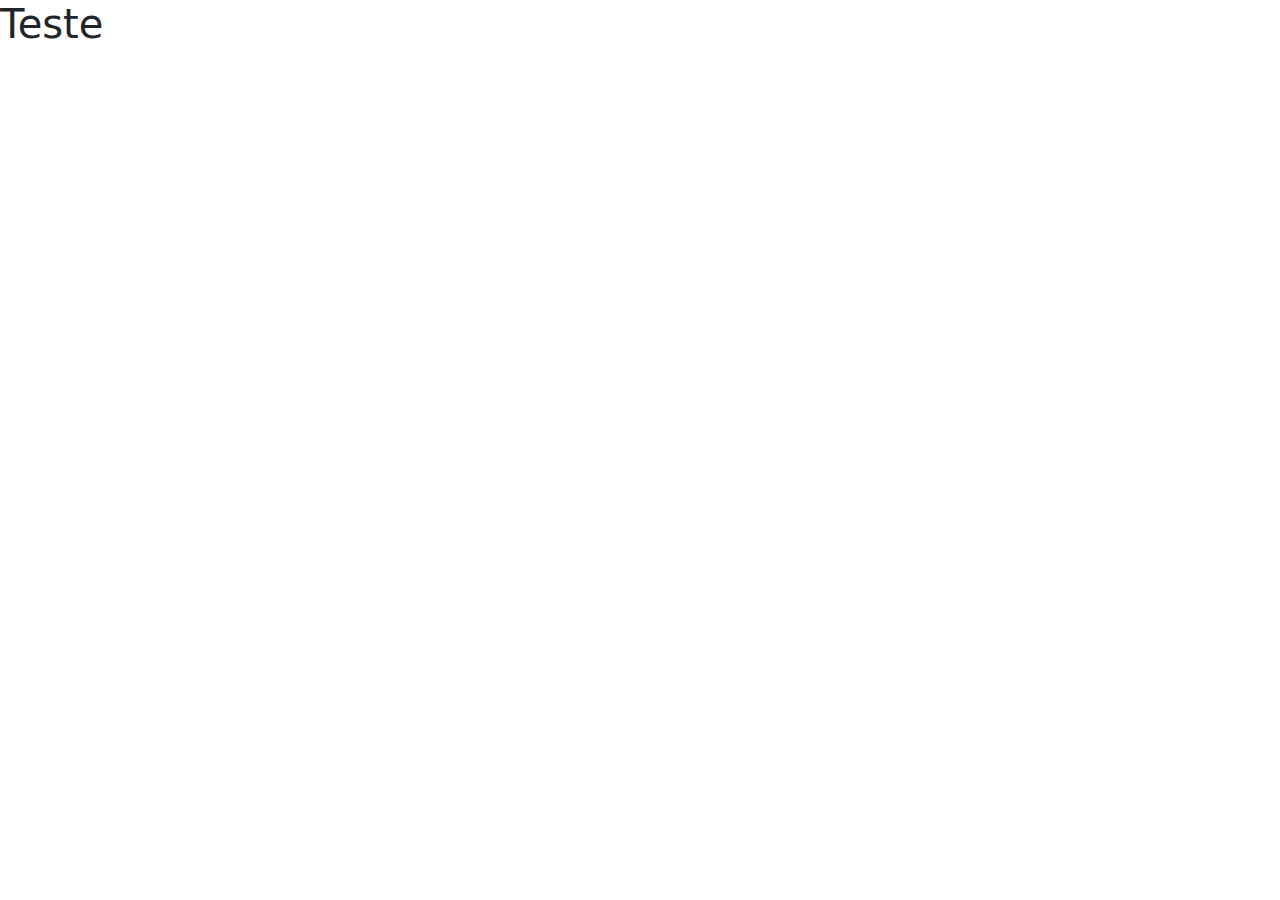
==== index.html @ b28ce9db "Init" ====
<!DOCTYPE html>
<html lang="pt-br">
    <head>
        <meta charset="UTF-8" />
        <meta http-equiv="X-UA-Compatible" content="IE=edge" />
        <meta name="viewport" content="width=device-width, initial-scale=1.0" />
        <title>Shop Lite</title>

        <link
            href="./assets/css/bootstrap.min.css"
            rel="stylesheet"
            integrity="sha384-GLhlTQ8iRABdZLl6O3oVMWSktQOp6b7In1Zl3/Jr59b6EGGoI1aFkw7cmDA6j6gD"
            crossorigin="anonymous"
        />
    </head>
    <body>
        <h1>Teste</h1>
        <script
            src="./assets/js/popper.min.js"
            integrity="sha384-oBqDVmMz9ATKxIep9tiCxS/Z9fNfEXiDAYTujMAeBAsjFuCZSmKbSSUnQlmh/jp3"
            crossorigin="anonymous"
        ></script>
        <script
            src="./assets/js/bootstrap.min.js"
            integrity="sha384-mQ93GR66B00ZXjt0YO5KlohRA5SY2XofN4zfuZxLkoj1gXtW8ANNCe9d5Y3eG5eD"
            crossorigin="anonymous"
        ></script>
    </body>
</html>
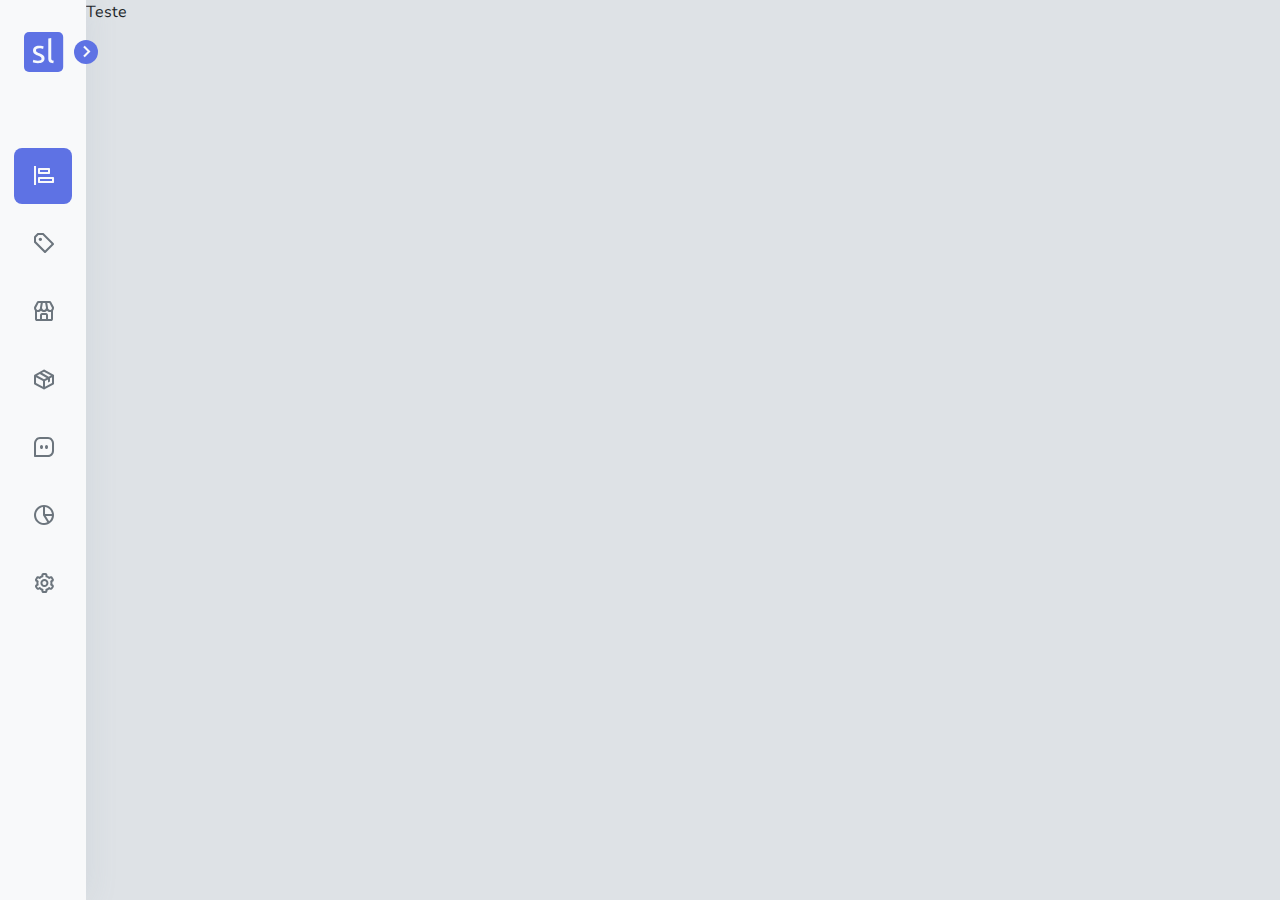
==== commit 14c5c315: "Add Sidenav" ====
--- a/index.html
+++ b/index.html
@@ -1,29 +1,126 @@
 <!DOCTYPE html>
 <html lang="pt-br">
     <head>
+        <!-- Meta -->
         <meta charset="UTF-8" />
         <meta http-equiv="X-UA-Compatible" content="IE=edge" />
         <meta name="viewport" content="width=device-width, initial-scale=1.0" />
+
+        <!-- Title -->
         <title>Shop Lite</title>
 
+        <!-- Fonts -->
+        <link rel="preconnect" href="https://fonts.googleapis.com" />
+        <link rel="preconnect" href="https://fonts.gstatic.com" crossorigin />
         <link
-            href="./assets/css/bootstrap.min.css"
             rel="stylesheet"
-            integrity="sha384-GLhlTQ8iRABdZLl6O3oVMWSktQOp6b7In1Zl3/Jr59b6EGGoI1aFkw7cmDA6j6gD"
-            crossorigin="anonymous"
+            href="https://fonts.googleapis.com/css2?family=Nunito:wght@300;400;500;600;700&family=Ubuntu:wght@300;400;500;700&display=swap"
         />
+
+        <!-- Icon -->
+        <link
+            href="https://unpkg.com/boxicons@2.1.4/css/boxicons.min.css"
+            rel="stylesheet"
+        />
+
+        <!-- Favicon -->
+        <link
+            rel="icon"
+            type="image/svg+xml"
+            href="./assets/img/shoplite/favicon.svg"
+        />
+
+        <!-- CSS -->
+        <link rel="stylesheet" href="./assets/css/bootstrap.min.css" />
+        <link rel="stylesheet" href="./assets/css/style.css" />
+        <link rel="stylesheet" href="./assets/css/sidenav.css" />
     </head>
     <body>
-        <h1>Teste</h1>
-        <script
-            src="./assets/js/popper.min.js"
-            integrity="sha384-oBqDVmMz9ATKxIep9tiCxS/Z9fNfEXiDAYTujMAeBAsjFuCZSmKbSSUnQlmh/jp3"
-            crossorigin="anonymous"
-        ></script>
-        <script
-            src="./assets/js/bootstrap.min.js"
-            integrity="sha384-mQ93GR66B00ZXjt0YO5KlohRA5SY2XofN4zfuZxLkoj1gXtW8ANNCe9d5Y3eG5eD"
-            crossorigin="anonymous"
-        ></script>
+        <!-- sidenav -->
+        <aside class="sidenav sidenav-close">
+            <header class="sidenav-header">
+                <div class="sidenav-header-container">
+                    <div class="sidenav-header-icon">
+                        <img
+                            src="./assets/img/shoplite/logo-icon.svg"
+                            alt="Shop Lite"
+                        />
+                    </div>
+                    <div class="sidenav-header-image">
+                        <img
+                            src="./assets/img/shoplite/logo.svg"
+                            alt="Shop Lite"
+                        />
+                    </div>
+                </div>
+                <div class="sidenav-toggle">
+                    <i class="bx bx-chevron-right"></i>
+                </div>
+            </header>
+
+            <nav class="sidenav-nav">
+                <ul class="sidenav-nav-list">
+                    <li class="sidenav-nav-item">
+                        <a
+                            class="sidenav-nav-link sidenav-nav-link-active"
+                            href=""
+                        >
+                            <i
+                                class="sidenav-nav-icon bx bx-objects-horizontal-left"
+                            ></i>
+                            <span class="sidenav-nav-text">Dashboard</span>
+                        </a>
+                    </li>
+                    <li class="sidenav-nav-item">
+                        <a class="sidenav-nav-link" href="">
+                            <i
+                                class="sidenav-nav-icon bx bx-purchase-tag-alt"
+                            ></i>
+                            <span class="sidenav-nav-text">Anúncios</span>
+                        </a>
+                    </li>
+                    <li class="sidenav-nav-item">
+                        <a class="sidenav-nav-link" href="">
+                            <i class="sidenav-nav-icon bx bx-store"></i>
+                            <span class="sidenav-nav-text">Pedidos</span>
+                        </a>
+                    </li>
+                    <li class="sidenav-nav-item">
+                        <a class="sidenav-nav-link" href="">
+                            <i class="sidenav-nav-icon bx bx-package"></i>
+                            <span class="sidenav-nav-text">Produtos</span>
+                        </a>
+                    </li>
+                    <li class="sidenav-nav-item">
+                        <a class="sidenav-nav-link" href="">
+                            <i
+                                class="sidenav-nav-icon bx bx-message-square-dots"
+                            ></i>
+                            <span class="sidenav-nav-text">Perguntas</span>
+                        </a>
+                    </li>
+                    <li class="sidenav-nav-item">
+                        <a class="sidenav-nav-link" href="">
+                            <i
+                                class="sidenav-nav-icon bx bx-pie-chart-alt-2"
+                            ></i>
+                            <span class="sidenav-nav-text">Relatórios</span>
+                        </a>
+                    </li>
+                    <li class="sidenav-nav-item">
+                        <a class="sidenav-nav-link" href="">
+                            <i class="sidenav-nav-icon bx bx-cog"></i>
+                            <span class="sidenav-nav-text">Configurações</span>
+                        </a>
+                    </li>
+                </ul>
+            </nav>
+        </aside>
+
+        <main>Teste</main>
+        <!-- Script -->
+        <script src="./assets/js/popper.min.js"></script>
+        <script src="./assets/js/bootstrap.min.js"></script>
+        <script src="./assets/js/sidenav.js"></script>
     </body>
 </html>
--- a/assets/css/style.css
+++ b/assets/css/style.css
@@ -0,0 +1,48 @@
+:root {
+    --color-default: #172b4d;
+    --color-primary: #5e72e4;
+    --color-secondary: #8392ab;
+    --color-info: #11cdef;
+    --color-success: #2dce89;
+    --color-danger: #f5365c;
+    --color-warning: #fb6340;
+    --color-blue: #63b3ed;
+    --color-indigo: #596cff;
+    --color-purple: #6f42c1;
+    --color-pink: #d63384;
+    --color-red: #f56565;
+    --color-orange: #fd7e14;
+    --color-yellow: #fbd38d;
+    --color-green: #81e6d9;
+    --color-teal: #20c997;
+    --color-cyan: #0dcaf0;
+    --color-gray: #6c757d;
+    --color-gray-dark: #343a40;
+    --color-light: #e9ecef;
+    --color-dark: #344767;
+    --color-gray-100: #f8f9fa;
+    --color-gray-200: #e9ecef;
+    --color-gray-300: #dee2e6;
+    --color-gray-400: #ced4da;
+    --color-gray-500: #adb5bd;
+    --color-gray-600: #6c757d;
+    --color-gray-700: #495057;
+    --color-gray-800: #343a40;
+    --color-gray-900: #212529;
+    --transition: all 0.25s ease-in-out;
+    --shadow: 0 0 2rem 0 rgb(136 152 170 / 15%);
+}
+
+@import url('https://fonts.googleapis.com/css2?family=Nunito:wght@300;400;500;600;700&family=Ubuntu:wght@300;400;500;700&display=swap');
+
+* {
+    font-family: 'Nunito', sans-serif;
+}
+
+body {
+    background-color: var(--color-gray-300);
+}
+
+ul {
+    padding-left: 0;
+}
--- a/assets/css/sidenav.css
+++ b/assets/css/sidenav.css
@@ -0,0 +1,132 @@
+.sidenav {
+    position: fixed;
+    top: 0;
+    left: 0;
+    width: 16rem;
+    height: 100%;
+    padding: 2rem 0.875rem;
+    background-color: var(--color-gray-100);
+    z-index: 1;
+    transition: var(--transition);
+    box-shadow: var(--shadow);
+}
+
+.sidenav-header {
+    position: relative;
+}
+
+.sidenav-header-container {
+    display: flex;
+    align-items: center;
+}
+
+.sidenav-header-icon {
+    display: flex;
+    align-items: center;
+    justify-content: center;
+    min-width: 3.75rem;
+}
+
+.sidenav-header-image {
+    opacity: 1;
+    transition: var(--transition);
+}
+
+.sidenav-toggle {
+    position: absolute;
+    right: -1.6rem;
+    top: 50%;
+    transform: translateY(-50%) rotate(180deg);
+    width: 1.5rem;
+    height: 1.5rem;
+    background-color: var(--color-primary);
+    border-radius: 50%;
+    display: flex;
+    align-items: center;
+    justify-content: center;
+    color: var(--color-gray-100);
+    font-size: 1.5rem;
+    cursor: pointer;
+    transition: var(--transition);
+}
+
+.sidenav-nav {
+    margin: 4rem 0;
+    overflow-y: scroll;
+    overflow-x: hidden;
+    height: calc(100% - 8rem);
+}
+
+.sidenav-nav::-webkit-scrollbar {
+    display: none;
+}
+
+.sidenav-nav-item {
+    height: 3.5rem;
+    margin-top: 0.75rem;
+    list-style: none;
+}
+
+.sidenav-nav-link {
+    display: flex;
+    align-items: center;
+    height: 100%;
+    width: 100%;
+    text-decoration: none;
+    border-radius: 0.5rem;
+    transition: var(--transition);
+}
+
+.sidenav-nav-link:is(:hover, .sidenav-nav-link-active) {
+    background-color: var(--color-primary);
+}
+
+.sidenav-nav-icon {
+    display: flex;
+    justify-content: center;
+    min-width: 3.75rem;
+    font-size: 1.5rem;
+}
+
+.sidenav-nav-text {
+    font-size: 1rem;
+    font-weight: 600;
+    transition: var(--transition);
+    white-space: nowrap;
+}
+
+:is(.sidenav-nav-icon, .sidenav-nav-text) {
+    color: var(--color-gray-600);
+    transition: var(--transition);
+}
+
+.sidenav-nav-link:is(:hover, .sidenav-nav-link-active)
+    :is(.sidenav-nav-icon, .sidenav-nav-text) {
+    color: var(--color-gray-100);
+}
+
+.sidenav-close {
+    width: 5.4rem;
+}
+
+.sidenav-close .sidenav-toggle {
+    transform: translateY(-50%);
+}
+
+.sidenav-close :is(.sidenav-header-image, .sidenav-nav-text) {
+    opacity: 0;
+}
+
+.sidenav-close ~ main {
+    left: 5.4rem;
+    width: calc(100% - 5.4rem);
+}
+
+main {
+    position: absolute;
+    top: 0;
+    left: 16rem;
+    height: 100vh;
+    width: calc(100% - 16rem);
+    transition: var(--transition);
+}
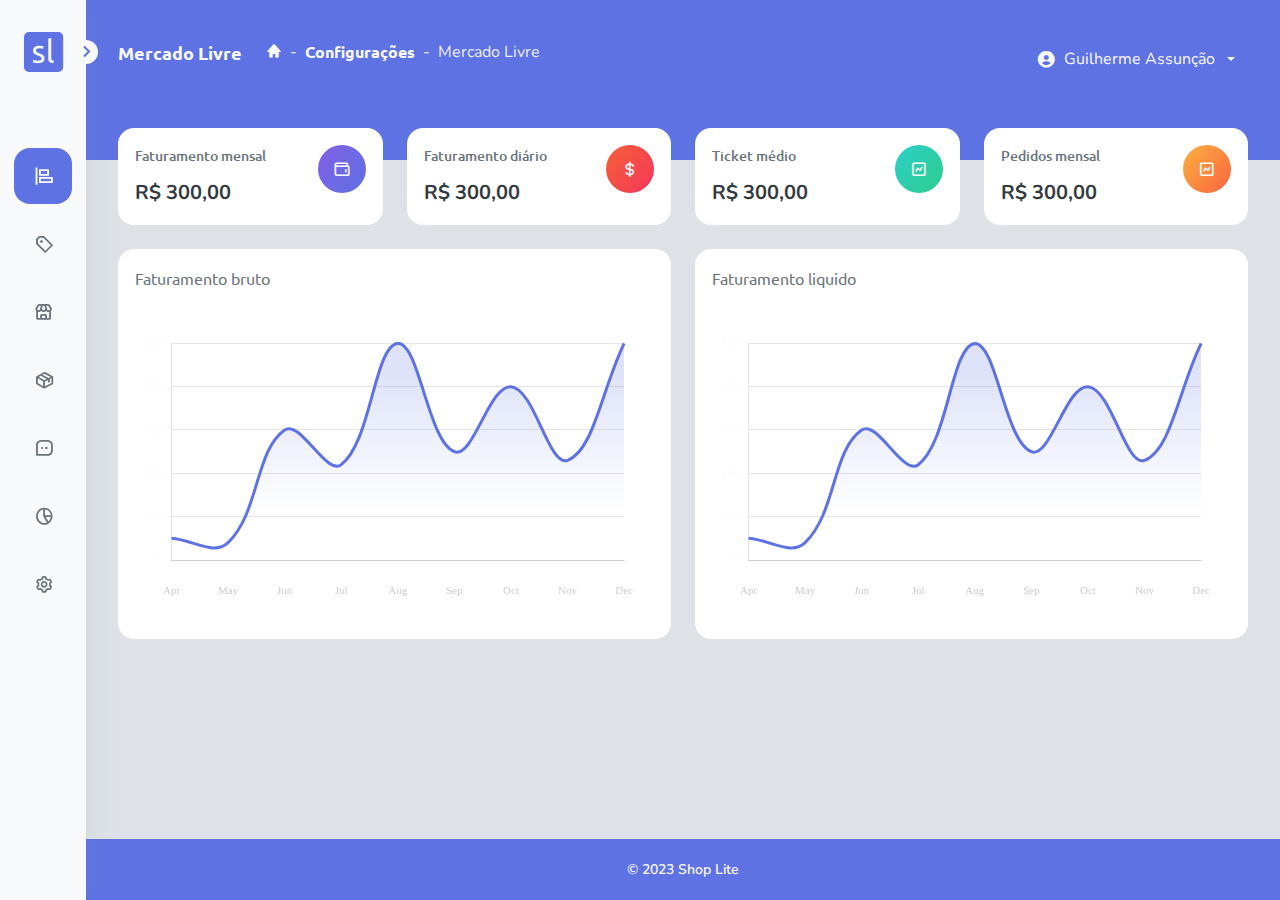
==== commit 3866009c: "Header" ====
--- a/index.html
+++ b/index.html
@@ -33,10 +33,9 @@
         <!-- CSS -->
         <link rel="stylesheet" href="./assets/css/bootstrap.min.css" />
         <link rel="stylesheet" href="./assets/css/style.css" />
-        <link rel="stylesheet" href="./assets/css/sidenav.css" />
     </head>
     <body>
-        <!-- sidenav -->
+        <!-- Sidenav -->
         <aside class="sidenav sidenav-close">
             <header class="sidenav-header">
                 <div class="sidenav-header-container">
@@ -117,10 +116,386 @@
             </nav>
         </aside>
 
-        <main>Teste</main>
+        <!-- Main -->
+        <main class="main">
+            <!-- Header -->
+            <header class="header">
+                <div class="header-info">
+                    <!-- Title -->
+                    <h1 class="header-title">Mercado Livre</h1>
+
+                    <!-- Breadcrumb -->
+                    <nav aria-label="breadcrumb">
+                        <ol class="breadcrumb">
+                            <li class="breadcrumb-item">
+                                <a class="breadcrumb-item" href="#"
+                                    ><i class="bx bxs-home"></i
+                                ></a>
+                            </li>
+                            <li class="breadcrumb-item">
+                                <a href="#">Configurações</a>
+                            </li>
+                            <li
+                                class="breadcrumb-item active"
+                                aria-current="page"
+                            >
+                                Mercado Livre
+                            </li>
+                        </ol>
+                    </nav>
+                </div>
+
+                <div class="dropdown">
+                    <button
+                        class="btn btn-link dropdown-toggle dropdown-button"
+                        type="button"
+                        data-bs-toggle="dropdown"
+                        aria-expanded="false"
+                    >
+                        <i class="dropdown-button-icon bx bxs-user-circle"></i>
+                        Guilherme Assunção
+                    </button>
+                    <ul class="dropdown-menu">
+                        <li>
+                            <a class="dropdown-item" href="#"
+                                ><i class="dropdown-icon bx bx-user"></i>Meus
+                                dados</a
+                            >
+                        </li>
+                        <li>
+                            <a class="dropdown-item" href="#"
+                                ><i class="dropdown-icon bx bx-cog"></i
+                                >Configurações</a
+                            >
+                        </li>
+                        <li>
+                            <a class="dropdown-item" href="#"
+                                ><i
+                                    class="dropdown-icon bx bx-log-out-circle"
+                                ></i
+                                >Sair</a
+                            >
+                        </li>
+                    </ul>
+                </div>
+            </header>
+
+            <!-- Content -->
+            <section class="content">
+                <div class="container-fluid">
+                    <div class="row">
+                        <div class="col-3">
+                            <div class="card">
+                                <div class="card-body">
+                                    <div class="card-dashboard">
+                                        <div class="card-dashboard-detail">
+                                            <div class="card-dashboard-title">
+                                                Faturamento mensal
+                                            </div>
+                                            <div class="card-dashboard-value">
+                                                R$ 300,00
+                                            </div>
+                                        </div>
+                                        <div
+                                            class="card-dashboard-icon card-dashboard-icon-primary"
+                                        >
+                                            <i class="bx bx-wallet"></i>
+                                        </div>
+                                    </div>
+                                </div>
+                            </div>
+                        </div>
+                        <div class="col-3">
+                            <div class="card">
+                                <div class="card-body">
+                                    <div class="card-dashboard">
+                                        <div class="card-dashboard-detail">
+                                            <div class="card-dashboard-title">
+                                                Faturamento diário
+                                            </div>
+                                            <div class="card-dashboard-value">
+                                                R$ 300,00
+                                            </div>
+                                        </div>
+                                        <div
+                                            class="card-dashboard-icon card-dashboard-icon-danger"
+                                        >
+                                            <i class="bx bx-dollar"></i>
+                                        </div>
+                                    </div>
+                                </div>
+                            </div>
+                        </div>
+                        <div class="col-3">
+                            <div class="card">
+                                <div class="card-body">
+                                    <div class="card-dashboard">
+                                        <div class="card-dashboard-detail">
+                                            <div class="card-dashboard-title">
+                                                Ticket médio
+                                            </div>
+                                            <div class="card-dashboard-value">
+                                                R$ 300,00
+                                            </div>
+                                        </div>
+                                        <div
+                                            class="card-dashboard-icon card-dashboard-icon-success"
+                                        >
+                                            <i class="bx bx-chart"></i>
+                                        </div>
+                                    </div>
+                                </div>
+                            </div>
+                        </div>
+                        <div class="col-3">
+                            <div class="card">
+                                <div class="card-body">
+                                    <div class="card-dashboard">
+                                        <div class="card-dashboard-detail">
+                                            <div class="card-dashboard-title">
+                                                Pedidos mensal
+                                            </div>
+                                            <div class="card-dashboard-value">
+                                                R$ 300,00
+                                            </div>
+                                        </div>
+                                        <div
+                                            class="card-dashboard-icon card-dashboard-icon-warning"
+                                        >
+                                            <i class="bx bx-chart"></i>
+                                        </div>
+                                    </div>
+                                </div>
+                            </div>
+                        </div>
+                    </div>
+                    <div class="my-4"></div>
+                    <div class="row">
+                        <div class="col-6">
+                            <div class="card">
+                                <div
+                                    class="card-dashboard-header"
+                                >
+                                    Faturamento bruto
+                                </div>
+                                <div class="card-body">
+                                    <canvas
+                                        id="chart-line"
+                                        class="chart-canvas"
+                                        height="300"
+                                    ></canvas>
+                                </div>
+                            </div>
+                        </div>
+                        <div class="col-6">
+                            <div class="card">
+                                <div
+                                    class="card-dashboard-header"
+                                >
+                                    Faturamento liquido
+                                </div>
+                                <div class="card-body">
+                                    <canvas
+                                        id="chart-line2"
+                                        class="chart-canvas"
+                                        height="300"
+                                    ></canvas>
+                                </div>
+                            </div>
+                        </div>
+                    </div>
+                </div>
+            </section>
+
+            <!-- Footer -->
+            <footer class="footer">© 2023 Shop Lite</footer>
+        </main>
         <!-- Script -->
         <script src="./assets/js/popper.min.js"></script>
         <script src="./assets/js/bootstrap.min.js"></script>
         <script src="./assets/js/sidenav.js"></script>
+        <script src="./assets/js/chart.umd.js"></script>
+        <script>
+            var ctx1 = document.getElementById('chart-line').getContext('2d');
+            var ctx2 = document.getElementById('chart-line2').getContext('2d');
+
+            var gradientStroke1 = ctx1.createLinearGradient(0, 230, 0, 50);
+
+            gradientStroke1.addColorStop(1, 'rgba(94, 114, 228, 0.2)');
+            gradientStroke1.addColorStop(0.2, 'rgba(94, 114, 228, 0.0)');
+            gradientStroke1.addColorStop(0, 'rgba(94, 114, 228, 0)');
+
+            new Chart(ctx1, {
+                type: 'line',
+                data: {
+                    labels: [
+                        'Apr',
+                        'May',
+                        'Jun',
+                        'Jul',
+                        'Aug',
+                        'Sep',
+                        'Oct',
+                        'Nov',
+                        'Dec',
+                    ],
+                    datasets: [
+                        {
+                            label: 'Mobile apps',
+                            tension: 0.4,
+                            borderWidth: 0,
+                            pointRadius: 0,
+                            borderColor: '#5e72e4',
+                            backgroundColor: gradientStroke1,
+                            borderWidth: 3,
+                            fill: true,
+                            data: [50, 40, 300, 220, 500, 250, 400, 230, 500],
+                            maxBarThickness: 6,
+                        },
+                    ],
+                },
+                options: {
+                    responsive: true,
+                    maintainAspectRatio: false,
+                    plugins: {
+                        legend: {
+                            display: false,
+                        },
+                    },
+                    interaction: {
+                        intersect: false,
+                        mode: 'index',
+                    },
+                    scales: {
+                        y: {
+                            grid: {
+                                drawBorder: false,
+                                display: true,
+                                drawOnChartArea: true,
+                                drawTicks: false,
+                                borderDash: [5, 5],
+                            },
+                            ticks: {
+                                display: true,
+                                padding: 10,
+                                color: '#fbfbfb',
+                                font: {
+                                    size: 11,
+                                    family: 'Open Sans',
+                                    style: 'normal',
+                                    lineHeight: 2,
+                                },
+                            },
+                        },
+                        x: {
+                            grid: {
+                                drawBorder: false,
+                                display: false,
+                                drawOnChartArea: false,
+                                drawTicks: false,
+                                borderDash: [5, 5],
+                            },
+                            ticks: {
+                                display: true,
+                                color: '#ccc',
+                                padding: 20,
+                                font: {
+                                    size: 11,
+                                    family: 'Open Sans',
+                                    style: 'normal',
+                                    lineHeight: 2,
+                                },
+                            },
+                        },
+                    },
+                },
+            });
+
+            new Chart(ctx2, {
+                type: 'line',
+                data: {
+                    labels: [
+                        'Apr',
+                        'May',
+                        'Jun',
+                        'Jul',
+                        'Aug',
+                        'Sep',
+                        'Oct',
+                        'Nov',
+                        'Dec',
+                    ],
+                    datasets: [
+                        {
+                            label: 'Mobile apps',
+                            tension: 0.4,
+                            borderWidth: 0,
+                            pointRadius: 0,
+                            borderColor: '#5e72e4',
+                            backgroundColor: gradientStroke1,
+                            borderWidth: 3,
+                            fill: true,
+                            data: [50, 40, 300, 220, 500, 250, 400, 230, 500],
+                            maxBarThickness: 6,
+                        },
+                    ],
+                },
+                options: {
+                    responsive: true,
+                    maintainAspectRatio: false,
+                    plugins: {
+                        legend: {
+                            display: false,
+                        },
+                    },
+                    interaction: {
+                        intersect: false,
+                        mode: 'index',
+                    },
+                    scales: {
+                        y: {
+                            grid: {
+                                drawBorder: false,
+                                display: true,
+                                drawOnChartArea: true,
+                                drawTicks: false,
+                                borderDash: [5, 5],
+                            },
+                            ticks: {
+                                display: true,
+                                padding: 10,
+                                color: '#fbfbfb',
+                                font: {
+                                    size: 11,
+                                    family: 'Open Sans',
+                                    style: 'normal',
+                                    lineHeight: 2,
+                                },
+                            },
+                        },
+                        x: {
+                            grid: {
+                                drawBorder: false,
+                                display: false,
+                                drawOnChartArea: false,
+                                drawTicks: false,
+                                borderDash: [5, 5],
+                            },
+                            ticks: {
+                                display: true,
+                                color: '#ccc',
+                                padding: 20,
+                                font: {
+                                    size: 11,
+                                    family: 'Open Sans',
+                                    style: 'normal',
+                                    lineHeight: 2,
+                                },
+                            },
+                        },
+                    },
+                },
+            });
+        </script>
     </body>
 </html>
--- a/assets/css/style.css
+++ b/assets/css/style.css
@@ -1,3 +1,4 @@
+/* General */
 :root {
     --color-default: #172b4d;
     --color-primary: #5e72e4;
@@ -29,8 +30,24 @@
     --color-gray-700: #495057;
     --color-gray-800: #343a40;
     --color-gray-900: #212529;
+    --color-gradient-primary: linear-gradient(310deg, #5e72e4, #825ee4);
+    --color-gradient-secondary: linear-gradient(310deg, #627594, #a8b8d8);
+    --color-gradient-success: linear-gradient(310deg, #2dce89, #2dcecc);
+    --color-gradient-info: linear-gradient(310deg, #1171ef, #11cdef);
+    --color-gradient-warning: linear-gradient(310deg, #fb6340, #fbb140);
+    --color-gradient-danger: linear-gradient(310deg, #f5365c, #f56036);
+    --color-gradient-light: linear-gradient(310deg, #ced4da, #ebeff4);
+    --color-gradient-dark: linear-gradient(310deg, #212229, #212529);
     --transition: all 0.25s ease-in-out;
     --shadow: 0 0 2rem 0 rgb(136 152 170 / 15%);
+    --text-xs: 0.75rem;
+    --text-sm: 0.875rem;
+    --text-base: 1rem;
+    --text-lg: 1.125rem;
+    --text-xl: 1.25rem;
+    --text-2xl: 1.5rem;
+    --text-3xl: 1.875rem;
+    --text-4x: 2.25rem;
 }
 
 @import url('https://fonts.googleapis.com/css2?family=Nunito:wght@300;400;500;600;700&family=Ubuntu:wght@300;400;500;700&display=swap');
@@ -46,3 +63,309 @@
 ul {
     padding-left: 0;
 }
+
+/* Sidenav */
+.sidenav {
+    position: fixed;
+    top: 0;
+    left: 0;
+    width: 16rem;
+    height: 100%;
+    padding: 2rem 0.875rem;
+    background-color: var(--color-gray-100);
+    z-index: 1;
+    transition: var(--transition);
+    box-shadow: var(--shadow);
+}
+
+.sidenav-header {
+    position: relative;
+}
+
+.sidenav-header-container {
+    display: flex;
+    align-items: center;
+}
+
+.sidenav-header-icon {
+    display: flex;
+    align-items: center;
+    justify-content: center;
+    min-width: 3.75rem;
+}
+
+.sidenav-header-image {
+    opacity: 1;
+    transition: var(--transition);
+}
+
+.sidenav-toggle {
+    position: absolute;
+    right: -1.6rem;
+    top: 50%;
+    transform: translateY(-50%) rotate(180deg);
+    width: 1.5rem;
+    height: 1.5rem;
+    background-color: var(--color-gray-100);
+    border-radius: 50%;
+    display: flex;
+    align-items: center;
+    justify-content: center;
+    color: var(--color-primary);
+    font-size: var(--text-2xl);
+    cursor: pointer;
+    transition: var(--transition);
+}
+
+.sidenav-nav {
+    margin: 4rem 0;
+    overflow-y: scroll;
+    overflow-x: hidden;
+    height: calc(100% - 8rem);
+}
+
+.sidenav-nav::-webkit-scrollbar {
+    display: none;
+}
+
+.sidenav-nav-item {
+    height: 3.5rem;
+    margin-top: 0.75rem;
+    list-style: none;
+}
+
+.sidenav-nav-link {
+    display: flex;
+    align-items: center;
+    height: 100%;
+    width: 100%;
+    text-decoration: none;
+    border-radius: 1rem;
+    transition: var(--transition);
+}
+
+.sidenav-nav-link:is(:hover, .sidenav-nav-link-active) {
+    background-color: var(--color-primary);
+}
+
+.sidenav-nav-icon {
+    display: flex;
+    justify-content: center;
+    min-width: 3.75rem;
+    font-size: var(--text-xl);
+}
+
+.sidenav-nav-text {
+    font-size: var(--text-base);
+    font-weight: 600;
+    transition: var(--transition);
+    white-space: nowrap;
+}
+
+:is(.sidenav-nav-icon, .sidenav-nav-text) {
+    color: var(--color-gray-600);
+    transition: var(--transition);
+}
+
+.sidenav-nav-link:is(:hover, .sidenav-nav-link-active)
+    :is(.sidenav-nav-icon, .sidenav-nav-text) {
+    color: var(--color-gray-100);
+}
+
+.sidenav-close {
+    width: 5.4rem;
+}
+
+.sidenav-close .sidenav-toggle {
+    transform: translateY(-50%);
+}
+
+.sidenav-close :is(.sidenav-header-image, .sidenav-nav-text) {
+    opacity: 0;
+}
+
+.sidenav-close ~ .main {
+    left: 5.4rem;
+    width: calc(100% - 5.4rem);
+}
+
+/* Main */
+.main {
+    position: absolute;
+    top: 0;
+    left: 16rem;
+    width: calc(100% - 16rem);
+    height: 100vh;
+    display: flex;
+    flex-direction: column;
+    transition: var(--transition);
+}
+
+/* Header */
+.header {
+    min-height: 10rem;
+    padding: 2.5rem 2rem 1.75rem;
+    display: flex;
+    align-items: start;
+    justify-content: space-between;
+    background-color: var(--color-primary);
+}
+
+.header-info {
+    display: flex;
+    align-items: center;
+}
+
+.header-title {
+    font-size: var(--text-lg);
+    font-weight: 600;
+    font-family: 'Ubuntu', sans-serif;
+    color: var(--color-gray-100);
+    margin-right: 1.5rem;
+    margin-bottom: 0;
+}
+
+@media (max-width: 768px) {
+    .header {
+        align-items: flex-start;
+        flex-direction: column;
+    }
+}
+
+/* Content */
+.content {
+    flex: 1;
+    padding-left: 1.25rem;
+    padding-right: 1.25rem;
+    margin-top: -2rem;
+}
+
+/* Footer */
+.footer {
+    background-color: var(--color-primary);
+    color: var(--color-gray-100);
+    font-size: var(--text-sm);
+    font-weight: 600;
+    padding: 1.25rem 1.75rem;
+    display: grid;
+    place-items: center;
+    margin-top: auto;
+}
+
+/* Dashboard */
+.card-dashboard {
+    display: flex;
+    justify-content: space-between;
+    align-items: flex-start;
+}
+
+.card-dashboard-title {
+    color: var(--color-gray-600);
+    font-size: var(--text-sm);
+    font-family: 'Ubuntu', sans-serif;
+    font-weight: 500;
+}
+
+.card-dashboard-value {
+    font-size: var(--text-xl);
+    font-weight: 700;
+    color: var(--color-gray-800);
+    margin-top: 0.75rem;
+}
+
+.card-dashboard-icon {
+    width: 3rem;
+    height: 3rem;
+    border-radius: 50%;
+    color: var(--color-gray-100);
+    font-size: var(--text-lg);
+    display: grid;
+    place-items: center;
+}
+
+.card-dashboard-icon-primary {
+    background-image: var(--color-gradient-primary);
+}
+
+.card-dashboard-icon-danger {
+    background-image: var(--color-gradient-danger);
+}
+
+.card-dashboard-icon-success {
+    background-image: var(--color-gradient-success);
+}
+
+.card-dashboard-icon-warning {
+    background-image: var(--color-gradient-warning);
+}
+
+.card-dashboard-header {
+    color: var(--color-gray-600);
+    font-family: 'Ubuntu', sans-serif;
+    font-size: var(--text-base);
+    font-weight: 400;
+    padding: 1rem;
+}
+
+/* Breadcrumb */
+.breadcrumb {
+    margin: 0;
+}
+
+.breadcrumb-item + .breadcrumb-item::before {
+    content: '-';
+    color: var(--color-gray-100);
+}
+
+.breadcrumb-item a {
+    font-family: 'Ubuntu', sans-serif;
+    font-weight: 600;
+    font-size: var(--text-base);
+    color: var(--color-gray-100);
+    text-decoration: none;
+}
+
+.breadcrumb-item.active {
+    font-weight: 400;
+    color: var(--color-gray-200);
+}
+
+/* Dropdown */
+.dropdown-menu {
+    border-color: transparent;
+}
+
+.dropdown-button {
+    display: flex;
+    align-items: center;
+    gap: 0.5rem;
+    color: var(--color-gray-100);
+    text-decoration: none;
+}
+
+.dropdown-button:hover,
+.dropdown-button.show,
+.dropdown-button:first-child:active {
+    color: var(--color-gray-100);
+}
+
+.dropdown-button-icon {
+    font-size: var(--text-xl);
+}
+
+.dropdown-icon {
+    min-width: 1.5rem;
+}
+
+@media (max-width: 768px) {
+    .dropdown-button {
+        padding-left: 0;
+        margin-top: 1rem;
+    }
+}
+
+/* Card */
+.card {
+    border-color: transparent;
+    border-radius: 1rem;
+}
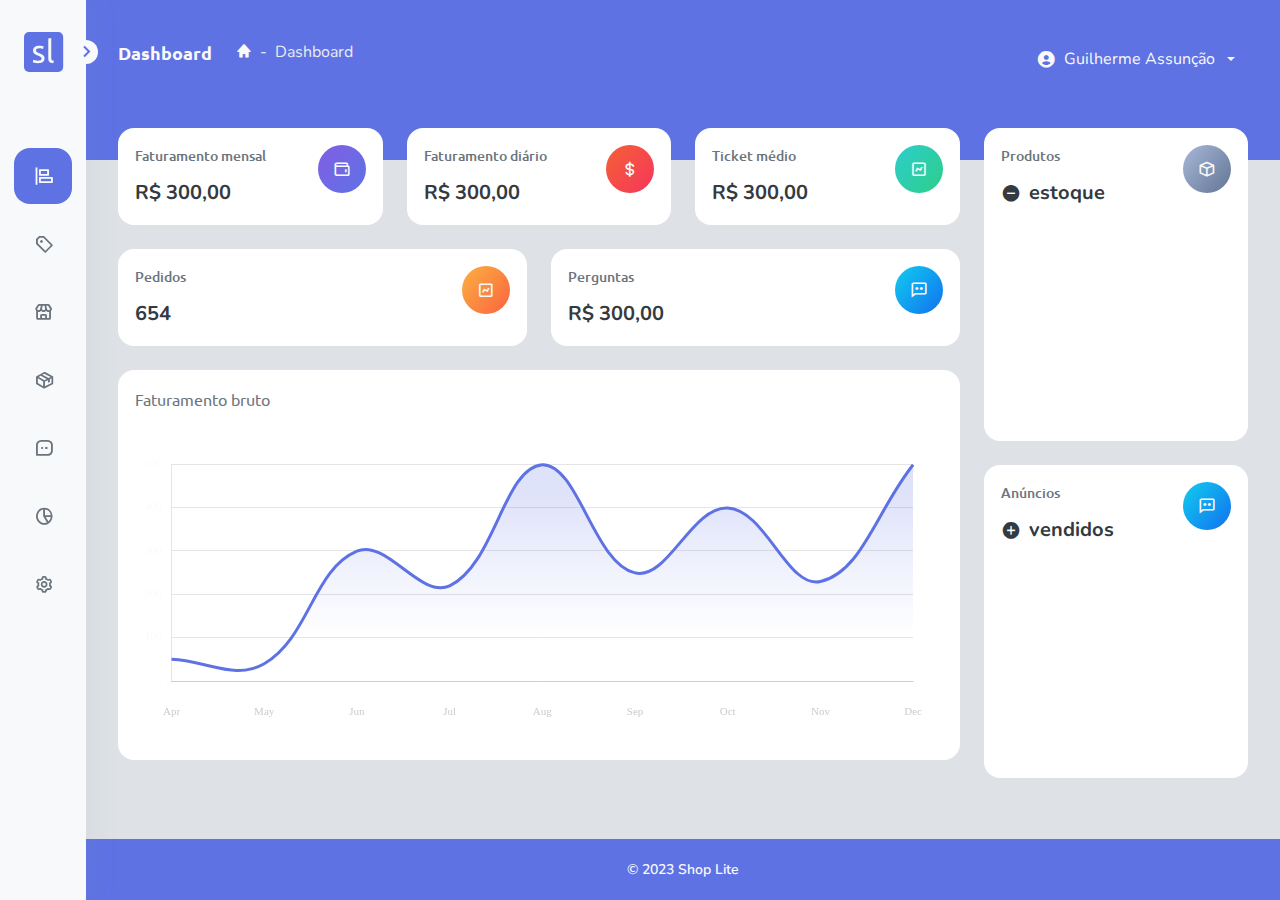
==== commit dc843774: "Dashboard" ====
--- a/index.html
+++ b/index.html
@@ -122,7 +122,7 @@
             <header class="header">
                 <div class="header-info">
                     <!-- Title -->
-                    <h1 class="header-title">Mercado Livre</h1>
+                    <h1 class="header-title">Dashboard</h1>
 
                     <!-- Breadcrumb -->
                     <nav aria-label="breadcrumb">
@@ -132,19 +132,17 @@
                                     ><i class="bx bxs-home"></i
                                 ></a>
                             </li>
-                            <li class="breadcrumb-item">
-                                <a href="#">Configurações</a>
-                            </li>
                             <li
                                 class="breadcrumb-item active"
                                 aria-current="page"
                             >
-                                Mercado Livre
+                                Dashboard
                             </li>
                         </ol>
                     </nav>
                 </div>
 
+                <!-- Dropdown -->
                 <div class="dropdown">
                     <button
                         class="btn btn-link dropdown-toggle dropdown-button"
@@ -184,22 +182,158 @@
             <section class="content">
                 <div class="container-fluid">
                     <div class="row">
-                        <div class="col-3">
-                            <div class="card">
-                                <div class="card-body">
-                                    <div class="card-dashboard">
-                                        <div class="card-dashboard-detail">
-                                            <div class="card-dashboard-title">
-                                                Faturamento mensal
-                                            </div>
-                                            <div class="card-dashboard-value">
-                                                R$ 300,00
-                                            </div>
-                                        </div>
-                                        <div
-                                            class="card-dashboard-icon card-dashboard-icon-primary"
-                                        >
-                                            <i class="bx bx-wallet"></i>
+                        <div class="col-9">
+                            <div class="row">
+                                <div class="col-4">
+                                    <div class="card">
+                                        <div class="card-body">
+                                            <div class="card-dashboard">
+                                                <div
+                                                    class="card-dashboard-detail"
+                                                >
+                                                    <div
+                                                        class="card-dashboard-title"
+                                                    >
+                                                        Faturamento mensal
+                                                    </div>
+                                                    <div
+                                                        class="card-dashboard-value"
+                                                    >
+                                                        R$ 300,00
+                                                    </div>
+                                                </div>
+                                                <div
+                                                    class="card-dashboard-icon card-dashboard-icon-primary"
+                                                >
+                                                    <i class="bx bx-wallet"></i>
+                                                </div>
+                                            </div>
+                                        </div>
+                                    </div>
+                                </div>
+                                <div class="col-4">
+                                    <div class="card">
+                                        <div class="card-body">
+                                            <div class="card-dashboard">
+                                                <div
+                                                    class="card-dashboard-detail"
+                                                >
+                                                    <div
+                                                        class="card-dashboard-title"
+                                                    >
+                                                        Faturamento diário
+                                                    </div>
+                                                    <div
+                                                        class="card-dashboard-value"
+                                                    >
+                                                        R$ 300,00
+                                                    </div>
+                                                </div>
+                                                <div
+                                                    class="card-dashboard-icon card-dashboard-icon-danger"
+                                                >
+                                                    <i class="bx bx-dollar"></i>
+                                                </div>
+                                            </div>
+                                        </div>
+                                    </div>
+                                </div>
+                                <div class="col-4">
+                                    <div class="card">
+                                        <div class="card-body">
+                                            <div class="card-dashboard">
+                                                <div
+                                                    class="card-dashboard-detail"
+                                                >
+                                                    <div
+                                                        class="card-dashboard-title"
+                                                    >
+                                                        Ticket médio
+                                                    </div>
+                                                    <div
+                                                        class="card-dashboard-value"
+                                                    >
+                                                        R$ 300,00
+                                                    </div>
+                                                </div>
+                                                <div
+                                                    class="card-dashboard-icon card-dashboard-icon-success"
+                                                >
+                                                    <i class="bx bx-chart"></i>
+                                                </div>
+                                            </div>
+                                        </div>
+                                    </div>
+                                </div>
+                                <div class="col-6">
+                                    <div class="card">
+                                        <div class="card-body">
+                                            <div class="card-dashboard">
+                                                <div
+                                                    class="card-dashboard-detail"
+                                                >
+                                                    <div
+                                                        class="card-dashboard-title"
+                                                    >
+                                                        Pedidos
+                                                    </div>
+                                                    <div
+                                                        class="card-dashboard-value"
+                                                    >
+                                                        654
+                                                    </div>
+                                                </div>
+                                                <div
+                                                    class="card-dashboard-icon card-dashboard-icon-warning"
+                                                >
+                                                    <i class="bx bx-chart"></i>
+                                                </div>
+                                            </div>
+                                        </div>
+                                    </div>
+                                </div>
+                                <div class="col-6">
+                                    <div class="card">
+                                        <div class="card-body">
+                                            <div class="card-dashboard">
+                                                <div
+                                                    class="card-dashboard-detail"
+                                                >
+                                                    <div
+                                                        class="card-dashboard-title"
+                                                    >
+                                                        Perguntas
+                                                    </div>
+                                                    <div
+                                                        class="card-dashboard-value"
+                                                    >
+                                                        R$ 300,00
+                                                    </div>
+                                                </div>
+                                                <div
+                                                    class="card-dashboard-icon card-dashboard-icon-info"
+                                                >
+                                                    <i
+                                                        class="bx bx-comment-dots"
+                                                    ></i>
+                                                </div>
+                                            </div>
+                                        </div>
+                                    </div>
+                                </div>
+                            </div>
+                            <div class="row">
+                                <div class="col">
+                                    <div class="card">
+                                        <div class="card-dashboard-header">
+                                            Faturamento bruto
+                                        </div>
+                                        <div class="card-body">
+                                            <canvas
+                                                id="chart-line"
+                                                class="chart-canvas"
+                                                height="300"
+                                            ></canvas>
                                         </div>
                                     </div>
                                 </div>
@@ -211,95 +345,55 @@
                                     <div class="card-dashboard">
                                         <div class="card-dashboard-detail">
                                             <div class="card-dashboard-title">
-                                                Faturamento diário
+                                                Produtos
                                             </div>
                                             <div class="card-dashboard-value">
-                                                R$ 300,00
+                                                <i class='bx bxs-minus-circle me-2' ></i>estoque
                                             </div>
                                         </div>
                                         <div
-                                            class="card-dashboard-icon card-dashboard-icon-danger"
+                                            class="card-dashboard-icon card-dashboard-icon-secondary"
                                         >
-                                            <i class="bx bx-dollar"></i>
-                                        </div>
-                                    </div>
+                                        <i class='bx bx-cube'></i>
+                                        </div>
+                                    </div>
+                                    <br>
+                                    <br>
+                                    <br>
+                                    <br>
+                                    <br>
+                                    <br>
+                                    <br>
+                                    <br>
+                                    <br>
                                 </div>
                             </div>
-                        </div>
-                        <div class="col-3">
                             <div class="card">
                                 <div class="card-body">
                                     <div class="card-dashboard">
                                         <div class="card-dashboard-detail">
                                             <div class="card-dashboard-title">
-                                                Ticket médio
+                                                Anúncios
                                             </div>
                                             <div class="card-dashboard-value">
-                                                R$ 300,00
+                                                <i class='bx bxs-plus-circle me-2'></i> vendidos
                                             </div>
                                         </div>
                                         <div
-                                            class="card-dashboard-icon card-dashboard-icon-success"
+                                            class="card-dashboard-icon card-dashboard-icon-info"
                                         >
-                                            <i class="bx bx-chart"></i>
-                                        </div>
-                                    </div>
-                                </div>
-                            </div>
-                        </div>
-                        <div class="col-3">
-                            <div class="card">
-                                <div class="card-body">
-                                    <div class="card-dashboard">
-                                        <div class="card-dashboard-detail">
-                                            <div class="card-dashboard-title">
-                                                Pedidos mensal
-                                            </div>
-                                            <div class="card-dashboard-value">
-                                                R$ 300,00
-                                            </div>
-                                        </div>
-                                        <div
-                                            class="card-dashboard-icon card-dashboard-icon-warning"
-                                        >
-                                            <i class="bx bx-chart"></i>
-                                        </div>
-                                    </div>
-                                </div>
-                            </div>
-                        </div>
-                    </div>
-                    <div class="my-4"></div>
-                    <div class="row">
-                        <div class="col-6">
-                            <div class="card">
-                                <div
-                                    class="card-dashboard-header"
-                                >
-                                    Faturamento bruto
-                                </div>
-                                <div class="card-body">
-                                    <canvas
-                                        id="chart-line"
-                                        class="chart-canvas"
-                                        height="300"
-                                    ></canvas>
-                                </div>
-                            </div>
-                        </div>
-                        <div class="col-6">
-                            <div class="card">
-                                <div
-                                    class="card-dashboard-header"
-                                >
-                                    Faturamento liquido
-                                </div>
-                                <div class="card-body">
-                                    <canvas
-                                        id="chart-line2"
-                                        class="chart-canvas"
-                                        height="300"
-                                    ></canvas>
+                                            <i class="bx bx-comment-dots"></i>
+                                        </div>
+                                    </div>
+                                    <br>
+                                    <br>
+                                    <br>
+                                    <br>
+                                    <br>
+                                    <br>
+                                    <br>
+                                    <br>
+                                    <br>
                                 </div>
                             </div>
                         </div>
@@ -317,7 +411,6 @@
         <script src="./assets/js/chart.umd.js"></script>
         <script>
             var ctx1 = document.getElementById('chart-line').getContext('2d');
-            var ctx2 = document.getElementById('chart-line2').getContext('2d');
 
             var gradientStroke1 = ctx1.createLinearGradient(0, 230, 0, 50);
 
@@ -326,92 +419,6 @@
             gradientStroke1.addColorStop(0, 'rgba(94, 114, 228, 0)');
 
             new Chart(ctx1, {
-                type: 'line',
-                data: {
-                    labels: [
-                        'Apr',
-                        'May',
-                        'Jun',
-                        'Jul',
-                        'Aug',
-                        'Sep',
-                        'Oct',
-                        'Nov',
-                        'Dec',
-                    ],
-                    datasets: [
-                        {
-                            label: 'Mobile apps',
-                            tension: 0.4,
-                            borderWidth: 0,
-                            pointRadius: 0,
-                            borderColor: '#5e72e4',
-                            backgroundColor: gradientStroke1,
-                            borderWidth: 3,
-                            fill: true,
-                            data: [50, 40, 300, 220, 500, 250, 400, 230, 500],
-                            maxBarThickness: 6,
-                        },
-                    ],
-                },
-                options: {
-                    responsive: true,
-                    maintainAspectRatio: false,
-                    plugins: {
-                        legend: {
-                            display: false,
-                        },
-                    },
-                    interaction: {
-                        intersect: false,
-                        mode: 'index',
-                    },
-                    scales: {
-                        y: {
-                            grid: {
-                                drawBorder: false,
-                                display: true,
-                                drawOnChartArea: true,
-                                drawTicks: false,
-                                borderDash: [5, 5],
-                            },
-                            ticks: {
-                                display: true,
-                                padding: 10,
-                                color: '#fbfbfb',
-                                font: {
-                                    size: 11,
-                                    family: 'Open Sans',
-                                    style: 'normal',
-                                    lineHeight: 2,
-                                },
-                            },
-                        },
-                        x: {
-                            grid: {
-                                drawBorder: false,
-                                display: false,
-                                drawOnChartArea: false,
-                                drawTicks: false,
-                                borderDash: [5, 5],
-                            },
-                            ticks: {
-                                display: true,
-                                color: '#ccc',
-                                padding: 20,
-                                font: {
-                                    size: 11,
-                                    family: 'Open Sans',
-                                    style: 'normal',
-                                    lineHeight: 2,
-                                },
-                            },
-                        },
-                    },
-                },
-            });
-
-            new Chart(ctx2, {
                 type: 'line',
                 data: {
                     labels: [
--- a/assets/css/style.css
+++ b/assets/css/style.css
@@ -267,6 +267,8 @@
 }
 
 .card-dashboard-value {
+    display: flex;
+    align-items: center;
     font-size: var(--text-xl);
     font-weight: 700;
     color: var(--color-gray-800);
@@ -297,6 +299,14 @@
 
 .card-dashboard-icon-warning {
     background-image: var(--color-gradient-warning);
+}
+
+.card-dashboard-icon-info {
+    background-image: var(--color-gradient-info);
+}
+
+.card-dashboard-icon-secondary {
+    background-image: var(--color-gradient-secondary);
 }
 
 .card-dashboard-header {
@@ -368,4 +378,5 @@
 .card {
     border-color: transparent;
     border-radius: 1rem;
-}
+    margin-bottom: 1.5rem;
+}
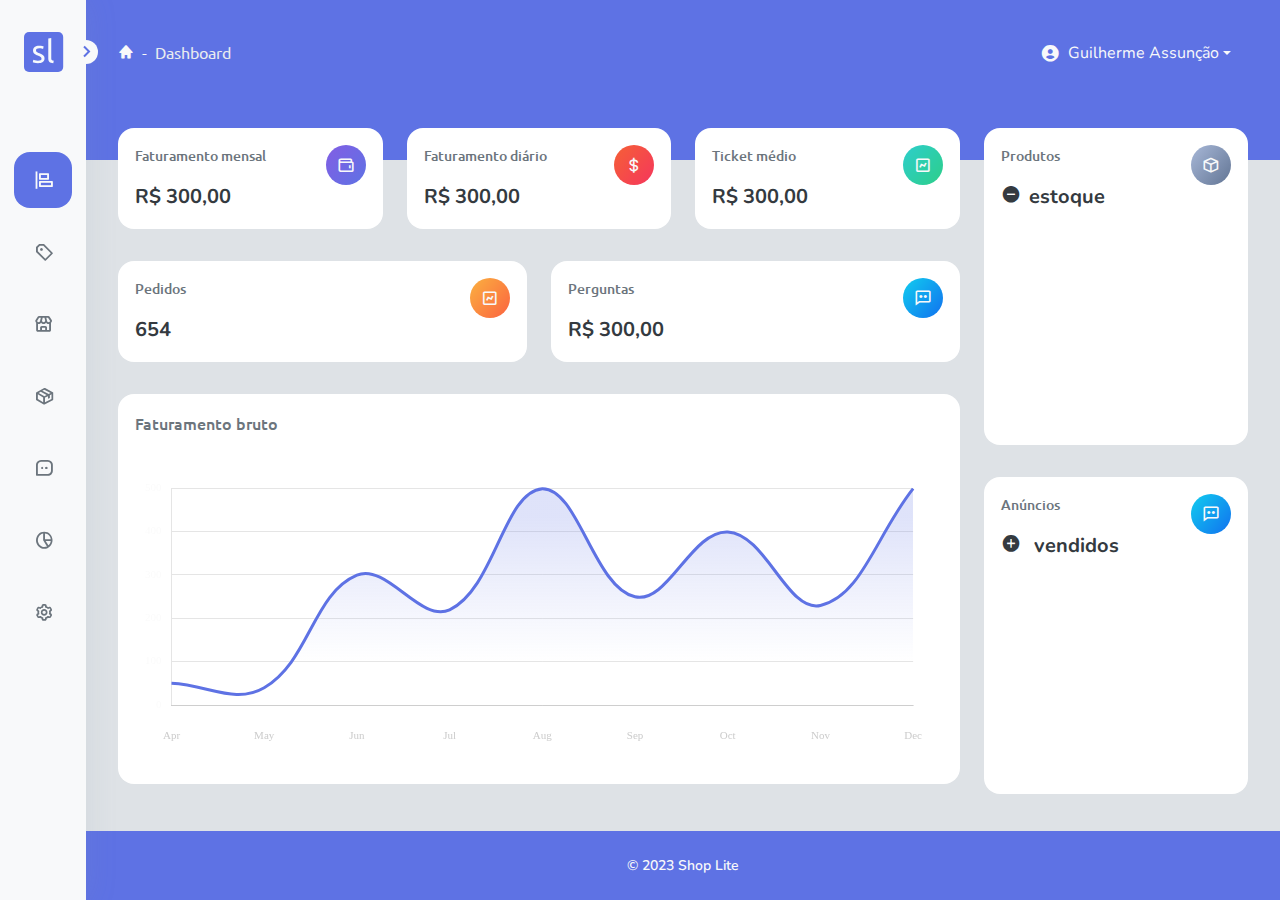
==== commit 300adb6d: "Anúncio" ====
--- a/index.html
+++ b/index.html
@@ -32,11 +32,13 @@
 
         <!-- CSS -->
         <link rel="stylesheet" href="./assets/css/bootstrap.min.css" />
+        <link rel="stylesheet" href="./assets/css/styleBootstrap.css" />
         <link rel="stylesheet" href="./assets/css/style.css" />
     </head>
     <body>
         <!-- Sidenav -->
         <aside class="sidenav sidenav-close">
+            <!-- Header -->
             <header class="sidenav-header">
                 <div class="sidenav-header-container">
                     <div class="sidenav-header-icon">
@@ -57,12 +59,13 @@
                 </div>
             </header>
 
+            <!-- Nav -->
             <nav class="sidenav-nav">
                 <ul class="sidenav-nav-list">
                     <li class="sidenav-nav-item">
                         <a
                             class="sidenav-nav-link sidenav-nav-link-active"
-                            href=""
+                            href="/"
                         >
                             <i
                                 class="sidenav-nav-icon bx bx-objects-horizontal-left"
@@ -71,7 +74,7 @@
                         </a>
                     </li>
                     <li class="sidenav-nav-item">
-                        <a class="sidenav-nav-link" href="">
+                        <a class="sidenav-nav-link" href="/anuncios.html">
                             <i
                                 class="sidenav-nav-icon bx bx-purchase-tag-alt"
                             ></i>
@@ -120,56 +123,46 @@
         <main class="main">
             <!-- Header -->
             <header class="header">
-                <div class="header-info">
-                    <!-- Title -->
-                    <h1 class="header-title">Dashboard</h1>
-
-                    <!-- Breadcrumb -->
-                    <nav aria-label="breadcrumb">
-                        <ol class="breadcrumb">
-                            <li class="breadcrumb-item">
-                                <a class="breadcrumb-item" href="#"
-                                    ><i class="bx bxs-home"></i
-                                ></a>
-                            </li>
-                            <li
-                                class="breadcrumb-item active"
-                                aria-current="page"
-                            >
-                                Dashboard
-                            </li>
-                        </ol>
-                    </nav>
-                </div>
+                <!-- Breadcrumb -->
+                <nav aria-label="breadcrumb">
+                    <ol class="breadcrumb">
+                        <li class="breadcrumb-item">
+                            <a href="/"><i class="bx bxs-home"></i></a>
+                        </li>
+                        <li class="breadcrumb-item active" aria-current="page">
+                            Dashboard
+                        </li>
+                    </ol>
+                </nav>
 
                 <!-- Dropdown -->
                 <div class="dropdown">
                     <button
-                        class="btn btn-link dropdown-toggle dropdown-button"
+                        class="btn btn-link dropdown-toggle"
                         type="button"
                         data-bs-toggle="dropdown"
                         aria-expanded="false"
                     >
-                        <i class="dropdown-button-icon bx bxs-user-circle"></i>
+                        <i class="dropdown-icon bx bxs-user-circle"></i>
                         Guilherme Assunção
                     </button>
                     <ul class="dropdown-menu">
                         <li>
                             <a class="dropdown-item" href="#"
-                                ><i class="dropdown-icon bx bx-user"></i>Meus
-                                dados</a
+                                ><i class="dropdown-item-icon bx bx-user"></i
+                                >Meus dados</a
                             >
                         </li>
                         <li>
                             <a class="dropdown-item" href="#"
-                                ><i class="dropdown-icon bx bx-cog"></i
+                                ><i class="dropdown-item-icon bx bx-cog"></i
                                 >Configurações</a
                             >
                         </li>
                         <li>
                             <a class="dropdown-item" href="#"
                                 ><i
-                                    class="dropdown-icon bx bx-log-out-circle"
+                                    class="dropdown-item-icon bx bx-log-out-circle"
                                 ></i
                                 >Sair</a
                             >
@@ -182,28 +175,26 @@
             <section class="content">
                 <div class="container-fluid">
                     <div class="row">
-                        <div class="col-9">
+                        <div class="col-md-9">
                             <div class="row">
-                                <div class="col-4">
-                                    <div class="card">
-                                        <div class="card-body">
-                                            <div class="card-dashboard">
+                                <div class="col-md-4">
+                                    <div class="card">
+                                        <div class="card-body">
+                                            <div class="dashboard-card">
+                                                <div>
+                                                    <div
+                                                        class="dashboard-card-title"
+                                                    >
+                                                        Faturamento mensal
+                                                    </div>
+                                                    <div
+                                                        class="dashboard-card-value"
+                                                    >
+                                                        R$ 300,00
+                                                    </div>
+                                                </div>
                                                 <div
-                                                    class="card-dashboard-detail"
-                                                >
-                                                    <div
-                                                        class="card-dashboard-title"
-                                                    >
-                                                        Faturamento mensal
-                                                    </div>
-                                                    <div
-                                                        class="card-dashboard-value"
-                                                    >
-                                                        R$ 300,00
-                                                    </div>
-                                                </div>
-                                                <div
-                                                    class="card-dashboard-icon card-dashboard-icon-primary"
+                                                    class="dashboard-card-icon dashboard-card-icon-primary"
                                                 >
                                                     <i class="bx bx-wallet"></i>
                                                 </div>
@@ -211,26 +202,24 @@
                                         </div>
                                     </div>
                                 </div>
-                                <div class="col-4">
-                                    <div class="card">
-                                        <div class="card-body">
-                                            <div class="card-dashboard">
+                                <div class="col-md-4">
+                                    <div class="card">
+                                        <div class="card-body">
+                                            <div class="dashboard-card">
+                                                <div>
+                                                    <div
+                                                        class="dashboard-card-title"
+                                                    >
+                                                        Faturamento diário
+                                                    </div>
+                                                    <div
+                                                        class="dashboard-card-value"
+                                                    >
+                                                        R$ 300,00
+                                                    </div>
+                                                </div>
                                                 <div
-                                                    class="card-dashboard-detail"
-                                                >
-                                                    <div
-                                                        class="card-dashboard-title"
-                                                    >
-                                                        Faturamento diário
-                                                    </div>
-                                                    <div
-                                                        class="card-dashboard-value"
-                                                    >
-                                                        R$ 300,00
-                                                    </div>
-                                                </div>
-                                                <div
-                                                    class="card-dashboard-icon card-dashboard-icon-danger"
+                                                    class="dashboard-card-icon dashboard-card-icon-danger"
                                                 >
                                                     <i class="bx bx-dollar"></i>
                                                 </div>
@@ -238,26 +227,24 @@
                                         </div>
                                     </div>
                                 </div>
-                                <div class="col-4">
-                                    <div class="card">
-                                        <div class="card-body">
-                                            <div class="card-dashboard">
+                                <div class="col-md-4">
+                                    <div class="card">
+                                        <div class="card-body">
+                                            <div class="dashboard-card">
+                                                <div>
+                                                    <div
+                                                        class="dashboard-card-title"
+                                                    >
+                                                        Ticket médio
+                                                    </div>
+                                                    <div
+                                                        class="dashboard-card-value"
+                                                    >
+                                                        R$ 300,00
+                                                    </div>
+                                                </div>
                                                 <div
-                                                    class="card-dashboard-detail"
-                                                >
-                                                    <div
-                                                        class="card-dashboard-title"
-                                                    >
-                                                        Ticket médio
-                                                    </div>
-                                                    <div
-                                                        class="card-dashboard-value"
-                                                    >
-                                                        R$ 300,00
-                                                    </div>
-                                                </div>
-                                                <div
-                                                    class="card-dashboard-icon card-dashboard-icon-success"
+                                                    class="dashboard-card-icon dashboard-card-icon-success"
                                                 >
                                                     <i class="bx bx-chart"></i>
                                                 </div>
@@ -265,26 +252,24 @@
                                         </div>
                                     </div>
                                 </div>
-                                <div class="col-6">
-                                    <div class="card">
-                                        <div class="card-body">
-                                            <div class="card-dashboard">
+                                <div class="col-md-6">
+                                    <div class="card">
+                                        <div class="card-body">
+                                            <div class="dashboard-card">
+                                                <div>
+                                                    <div
+                                                        class="dashboard-card-title"
+                                                    >
+                                                        Pedidos
+                                                    </div>
+                                                    <div
+                                                        class="dashboard-card-value"
+                                                    >
+                                                        654
+                                                    </div>
+                                                </div>
                                                 <div
-                                                    class="card-dashboard-detail"
-                                                >
-                                                    <div
-                                                        class="card-dashboard-title"
-                                                    >
-                                                        Pedidos
-                                                    </div>
-                                                    <div
-                                                        class="card-dashboard-value"
-                                                    >
-                                                        654
-                                                    </div>
-                                                </div>
-                                                <div
-                                                    class="card-dashboard-icon card-dashboard-icon-warning"
+                                                    class="dashboard-card-icon dashboard-card-icon-warning"
                                                 >
                                                     <i class="bx bx-chart"></i>
                                                 </div>
@@ -292,26 +277,24 @@
                                         </div>
                                     </div>
                                 </div>
-                                <div class="col-6">
-                                    <div class="card">
-                                        <div class="card-body">
-                                            <div class="card-dashboard">
+                                <div class="col-md-6">
+                                    <div class="card">
+                                        <div class="card-body">
+                                            <div class="dashboard-card">
+                                                <div>
+                                                    <div
+                                                        class="dashboard-card-title"
+                                                    >
+                                                        Perguntas
+                                                    </div>
+                                                    <div
+                                                        class="dashboard-card-value"
+                                                    >
+                                                        R$ 300,00
+                                                    </div>
+                                                </div>
                                                 <div
-                                                    class="card-dashboard-detail"
-                                                >
-                                                    <div
-                                                        class="card-dashboard-title"
-                                                    >
-                                                        Perguntas
-                                                    </div>
-                                                    <div
-                                                        class="card-dashboard-value"
-                                                    >
-                                                        R$ 300,00
-                                                    </div>
-                                                </div>
-                                                <div
-                                                    class="card-dashboard-icon card-dashboard-icon-info"
+                                                    class="dashboard-card-icon dashboard-card-icon-info"
                                                 >
                                                     <i
                                                         class="bx bx-comment-dots"
@@ -325,7 +308,7 @@
                             <div class="row">
                                 <div class="col">
                                     <div class="card">
-                                        <div class="card-dashboard-header">
+                                        <div class="dashboard-card-header">
                                             Faturamento bruto
                                         </div>
                                         <div class="card-body">
@@ -339,61 +322,67 @@
                                 </div>
                             </div>
                         </div>
-                        <div class="col-3">
+                        <div class="col-md-3">
                             <div class="card">
                                 <div class="card-body">
-                                    <div class="card-dashboard">
-                                        <div class="card-dashboard-detail">
-                                            <div class="card-dashboard-title">
+                                    <div class="dashboard-card">
+                                        <div class="dashboard-card-detail">
+                                            <div class="dashboard-card-title">
                                                 Produtos
                                             </div>
-                                            <div class="card-dashboard-value">
-                                                <i class='bx bxs-minus-circle me-2' ></i>estoque
+                                            <div class="dashboard-card-value">
+                                                <i
+                                                    class="bx bxs-minus-circle me-2"
+                                                ></i
+                                                >estoque
                                             </div>
                                         </div>
                                         <div
-                                            class="card-dashboard-icon card-dashboard-icon-secondary"
+                                            class="dashboard-card-icon dashboard-card-icon-secondary"
                                         >
-                                        <i class='bx bx-cube'></i>
-                                        </div>
-                                    </div>
-                                    <br>
-                                    <br>
-                                    <br>
-                                    <br>
-                                    <br>
-                                    <br>
-                                    <br>
-                                    <br>
-                                    <br>
+                                            <i class="bx bx-cube"></i>
+                                        </div>
+                                    </div>
+                                    <br />
+                                    <br />
+                                    <br />
+                                    <br />
+                                    <br />
+                                    <br />
+                                    <br />
+                                    <br />
+                                    <br />
                                 </div>
                             </div>
                             <div class="card">
                                 <div class="card-body">
-                                    <div class="card-dashboard">
-                                        <div class="card-dashboard-detail">
-                                            <div class="card-dashboard-title">
+                                    <div class="dashboard-card">
+                                        <div class="dashboard-card-detail">
+                                            <div class="dashboard-card-title">
                                                 Anúncios
                                             </div>
-                                            <div class="card-dashboard-value">
-                                                <i class='bx bxs-plus-circle me-2'></i> vendidos
+                                            <div class="dashboard-card-value">
+                                                <i
+                                                    class="bx bxs-plus-circle me-2"
+                                                ></i>
+                                                vendidos
                                             </div>
                                         </div>
                                         <div
-                                            class="card-dashboard-icon card-dashboard-icon-info"
+                                            class="dashboard-card-icon dashboard-card-icon-info"
                                         >
                                             <i class="bx bx-comment-dots"></i>
                                         </div>
                                     </div>
-                                    <br>
-                                    <br>
-                                    <br>
-                                    <br>
-                                    <br>
-                                    <br>
-                                    <br>
-                                    <br>
-                                    <br>
+                                    <br />
+                                    <br />
+                                    <br />
+                                    <br />
+                                    <br />
+                                    <br />
+                                    <br />
+                                    <br />
+                                    <br />
                                 </div>
                             </div>
                         </div>
--- a/assets/css/styleBootstrap.css
+++ b/assets/css/styleBootstrap.css
@@ -0,0 +1,174 @@
+/* Breadcrumb */
+.breadcrumb-item {
+    font-family: 'Ubuntu', sans-serif;
+}
+
+.breadcrumb-item a {
+    font-family: 'Ubuntu', sans-serif;
+    font-size: var(--text-base);
+    font-weight: 600;
+    color: var(--color-gray-100);
+    text-decoration: none;
+}
+
+.breadcrumb-item.active {
+    font-weight: 400;
+    color: var(--color-gray-200);
+}
+
+.breadcrumb-item + .breadcrumb-item::before {
+    content: '-';
+    color: var(--color-gray-100);
+}
+
+@media (max-width: 768px) {
+    .breadcrumb {
+        display: none;
+    }
+}
+
+/* Badge */
+.badge-floating {
+    position: absolute !important;
+    top: 0;
+    left: 100%;
+    transform: translate(-50%, -50%);
+    border-radius: 100%;
+    border: 0.2rem solid white;
+    padding: 0.3rem;
+    font-size: var(--text-xs);
+}
+
+.badge-secondary {
+    background-color: var(--color-secondary);
+}
+
+.badge-primary {
+    background-color: var(--color-primary);
+}
+
+.badge-success {
+    background-color: var(--color-success);
+}
+
+/* Button */
+.btn {
+    display: flex;
+    align-items: center;
+    justify-content: center;
+    padding: 0.5rem 1rem;
+}
+
+.btn-primary {
+    background-color: var(--color-primary);
+    border-color: var(--color-primary);
+    transition: var(--transition);
+}
+
+.btn-secondary {
+    background-color: var(--color-secondary);
+    border-color: var(--color-secondary);
+    transition: var(--transition);
+}
+
+.btn-link {
+    padding-top: 0;
+    color: var(--color-gray-100);
+    text-decoration: none;
+}
+
+.btn-primary.show {
+    background-color: var(--color-primary);
+    border-color: var(--color-primary);
+}
+
+.btn-primary:hover,
+.btn-primary:active {
+    background-color: var(--color-primary-hover) !important;
+    border-color: var(--color-primary-hover) !important;
+}
+
+.btn-primary:focus {
+    box-shadow: 0 0 0 0.25rem rgba(94, 114, 228, 0.5);
+}
+
+.btn-secondary.show {
+    background-color: var(--color-secondary);
+    border-color: var(--color-secondary);
+}
+
+.btn-secondary:hover,
+.btn-secondary:active {
+    background-color: var(--color-secondary-hover) !important;
+    border-color: var(--color-secondary-hover) !important;
+}
+
+.btn-secondary:focus {
+    box-shadow: 0 0 0 0.25rem rgba(131, 146, 171, 0.5);
+}
+
+.btn-link:hover,
+.btn-link.show,
+.btn-link:first-child:active {
+    color: var(--color-gray-100);
+}
+
+/* Card */
+.card {
+    border-radius: 1rem;
+    margin-bottom: 2rem;
+    border-color: transparent;
+}
+
+.card-header {
+    background-color: transparent;
+    border-color: var(--color-gray-200);
+    color: var(--color-gray-600);
+    font-family: 'Ubuntu', sans-serif;
+    font-weight: 500;
+    font-size: var(--text-base);
+    padding: 1rem;
+}
+
+/* Dropdown */
+.dropdown-menu {
+    border-color: transparent;
+}
+
+/* Form */
+.form-label, .form-check-label {
+    font-family: 'Ubuntu', sans-serif;
+    font-weight: 500;
+    font-size: var(--text-sm);
+    color: var(--color-gray-600);
+}
+
+.form-check-input:checked {
+    border-color: var(--color-primary);
+    background-color: var(--color-primary);
+}
+
+/* Pagination */
+.pagination {
+    margin: 0;
+}
+
+.page-item .page-link {
+    color: var(--color-secondary);
+    padding: 0.25rem 0.5rem;
+}
+
+.page-item.active .page-link {
+    background-color: var(--color-primary);
+    color: var(--color-light);
+}
+
+/* Progress  */
+.progress {
+    width: 100%;
+}
+
+.progress-bar {
+    background-color: var(--color-success);
+}
+
--- a/assets/css/style.css
+++ b/assets/css/style.css
@@ -2,7 +2,9 @@
 :root {
     --color-default: #172b4d;
     --color-primary: #5e72e4;
+    --color-primary-hover: #4e5ed1;
     --color-secondary: #8392ab;
+    --color-secondary-hover: #6b7b8c;
     --color-info: #11cdef;
     --color-success: #2dce89;
     --color-danger: #f5365c;
@@ -95,7 +97,7 @@
 }
 
 .sidenav-header-image {
-    opacity: 1;
+    display: block;
     transition: var(--transition);
 }
 
@@ -130,7 +132,7 @@
 
 .sidenav-nav-item {
     height: 3.5rem;
-    margin-top: 0.75rem;
+    margin-top: 1rem;
     list-style: none;
 }
 
@@ -144,31 +146,33 @@
     transition: var(--transition);
 }
 
-.sidenav-nav-link:is(:hover, .sidenav-nav-link-active) {
+.sidenav-nav-link:hover,
+.sidenav-nav-link.sidenav-nav-link-active {
     background-color: var(--color-primary);
 }
 
 .sidenav-nav-icon {
-    display: flex;
-    justify-content: center;
     min-width: 3.75rem;
     font-size: var(--text-xl);
+    color: var(--color-gray-600);
+    display: flex;
+    justify-content: center;
+    transition: var(--transition);
 }
 
 .sidenav-nav-text {
+    font-weight: 600;
     font-size: var(--text-base);
-    font-weight: 600;
-    transition: var(--transition);
     white-space: nowrap;
-}
-
-:is(.sidenav-nav-icon, .sidenav-nav-text) {
-    color: var(--color-gray-600);
-    transition: var(--transition);
-}
-
-.sidenav-nav-link:is(:hover, .sidenav-nav-link-active)
-    :is(.sidenav-nav-icon, .sidenav-nav-text) {
+    color: var(--color-gray-600);
+    opacity: 1;
+    transition: var(--transition);
+}
+
+.sidenav-nav-link:hover .sidenav-nav-icon,
+.sidenav-nav-link:hover .sidenav-nav-text,
+.sidenav-nav-link-active .sidenav-nav-icon,
+.sidenav-nav-link-active .sidenav-nav-text {
     color: var(--color-gray-100);
 }
 
@@ -180,7 +184,11 @@
     transform: translateY(-50%);
 }
 
-.sidenav-close :is(.sidenav-header-image, .sidenav-nav-text) {
+.sidenav-close .sidenav-header-image {
+    display: none;
+}
+
+.sidenav-close .sidenav-nav-text {
     opacity: 0;
 }
 
@@ -203,33 +211,12 @@
 
 /* Header */
 .header {
-    min-height: 10rem;
-    padding: 2.5rem 2rem 1.75rem;
+    background-color: var(--color-primary);
     display: flex;
     align-items: start;
     justify-content: space-between;
-    background-color: var(--color-primary);
-}
-
-.header-info {
-    display: flex;
-    align-items: center;
-}
-
-.header-title {
-    font-size: var(--text-lg);
-    font-weight: 600;
-    font-family: 'Ubuntu', sans-serif;
-    color: var(--color-gray-100);
-    margin-right: 1.5rem;
-    margin-bottom: 0;
-}
-
-@media (max-width: 768px) {
-    .header {
-        align-items: flex-start;
-        flex-direction: column;
-    }
+    padding: 2.5rem 2rem 1.75rem;
+    min-height: 10rem;
 }
 
 /* Content */
@@ -240,44 +227,76 @@
     margin-top: -2rem;
 }
 
-/* Footer */
 .footer {
     background-color: var(--color-primary);
     color: var(--color-gray-100);
     font-size: var(--text-sm);
     font-weight: 600;
-    padding: 1.25rem 1.75rem;
+    padding: 1.5rem 2rem;
     display: grid;
     place-items: center;
-    margin-top: auto;
+}
+
+/* Announcement */
+.ad-card-info {
+    display: flex;
+    align-items: center;
+    flex-direction: column;
+    gap: 1rem;
+}
+
+.ad-card-data {
+    display: flex;
+    align-items: flex-start;
+    flex-direction: column;
+    gap: 1rem;
+}
+
+.ad-card-btn {
+    display: flex;
+    flex-direction: column;
+    gap: 1rem;
+    width: 20vw
+}
+
+@media (max-width: 768px) {
+    .ad-card-btn {
+        width: 100%;
+    }
 }
 
 /* Dashboard */
-.card-dashboard {
+.dashboard-card {
     display: flex;
     justify-content: space-between;
     align-items: flex-start;
 }
 
-.card-dashboard-title {
+.dashboard-card-header {
+    color: var(--color-gray-600);
+    font-family: 'Ubuntu', sans-serif;
+    font-size: var(--text-base);
+    font-weight: 500;
+    padding: 1rem;
+}
+
+.dashboard-card-title {
     color: var(--color-gray-600);
     font-size: var(--text-sm);
     font-family: 'Ubuntu', sans-serif;
     font-weight: 500;
 }
 
-.card-dashboard-value {
-    display: flex;
-    align-items: center;
+.dashboard-card-value {
+    color: var(--color-gray-800);
     font-size: var(--text-xl);
     font-weight: 700;
-    color: var(--color-gray-800);
-    margin-top: 0.75rem;
-}
-
-.card-dashboard-icon {
-    width: 3rem;
-    height: 3rem;
+    margin-top: 1rem;
+}
+
+.dashboard-card-icon {
+    width: 2.5rem;
+    height: 2.5rem;
     border-radius: 50%;
     color: var(--color-gray-100);
     font-size: var(--text-lg);
@@ -285,98 +304,154 @@
     place-items: center;
 }
 
-.card-dashboard-icon-primary {
+.dashboard-card-icon-primary {
     background-image: var(--color-gradient-primary);
 }
 
-.card-dashboard-icon-danger {
+.dashboard-card-icon-danger {
     background-image: var(--color-gradient-danger);
 }
 
-.card-dashboard-icon-success {
+.dashboard-card-icon-success {
     background-image: var(--color-gradient-success);
 }
 
-.card-dashboard-icon-warning {
+.dashboard-card-icon-warning {
     background-image: var(--color-gradient-warning);
 }
 
-.card-dashboard-icon-info {
+.dashboard-card-icon-info {
     background-image: var(--color-gradient-info);
 }
 
-.card-dashboard-icon-secondary {
+.dashboard-card-icon-secondary {
     background-image: var(--color-gradient-secondary);
 }
 
-.card-dashboard-header {
-    color: var(--color-gray-600);
-    font-family: 'Ubuntu', sans-serif;
-    font-size: var(--text-base);
-    font-weight: 400;
-    padding: 1rem;
-}
-
-/* Breadcrumb */
-.breadcrumb {
-    margin: 0;
-}
-
-.breadcrumb-item + .breadcrumb-item::before {
-    content: '-';
-    color: var(--color-gray-100);
-}
-
-.breadcrumb-item a {
-    font-family: 'Ubuntu', sans-serif;
-    font-weight: 600;
-    font-size: var(--text-base);
-    color: var(--color-gray-100);
-    text-decoration: none;
-}
-
-.breadcrumb-item.active {
-    font-weight: 400;
-    color: var(--color-gray-200);
-}
-
 /* Dropdown */
-.dropdown-menu {
-    border-color: transparent;
-}
-
-.dropdown-button {
-    display: flex;
-    align-items: center;
+.dropdown-icon {
+    font-size: var(--text-xl);
+    margin-right: 0.5rem;
+}
+
+.dropdown-item-icon {
+    min-width: 1.5rem;
+}
+
+/* Card */
+.card-container {
+    display: flex;
+    align-items: center;
+    justify-content: space-between;
+}
+
+.card-header-container {
+    display: flex;
+    align-items: center;
+    justify-content: space-between;
+}
+
+.card-body-padding {
+    padding-bottom: 3rem;
+}
+
+.card-body-container {
+    display: flex;
+    justify-content: space-around;
+    gap: 1rem;
+    padding: 1rem 0;
+}
+
+.card-id-copy {
+    display: flex;
+    align-items: center;
+    justify-content: center;
     gap: 0.5rem;
-    color: var(--color-gray-100);
-    text-decoration: none;
-}
-
-.dropdown-button:hover,
-.dropdown-button.show,
-.dropdown-button:first-child:active {
-    color: var(--color-gray-100);
-}
-
-.dropdown-button-icon {
+}
+
+.card-id-copy span {
+    color: var(--color-gray-600);
+    font-weight: 500;
+}
+
+.card-id-copy i {
+    color: var(--color-gray-600);
+    cursor: pointer;
+    transition: var(--transition);
+}
+
+.card-id-copy i:hover {
+    color: var(--color-primary);
+}
+
+.card-img {
+    width: 6em;
+    height: 6em;
+    border-radius: 1rem;
+    object-fit: contain;
+}
+
+@media (max-width: 768px) {
+    .card-body-container {
+        flex-direction: column;
+        align-items: center;
+        gap: 2rem;
+    }
+
+    .card-container {
+        flex-direction: column;
+        align-items: flex-start;
+        gap: 2rem;
+    }
+
+    .card-header-container {
+        flex-direction: column;
+        align-items: flex-start;
+        gap: 2rem;
+    }
+}
+
+/* Button */
+.btn-badge {
+    padding: 0.4rem 0.75rem;
+    font-size: var(--text-sm);
+}
+
+.btn-icon {
     font-size: var(--text-xl);
-}
-
-.dropdown-icon {
-    min-width: 1.5rem;
+    margin-right: 0.5rem;
+}
+
+.btn-cursor-pointer-disabled {
+    cursor: initial !important;
+}
+
+.btn-margin-right {
+    margin-right: 0.5rem;
+}
+
+.btn-container {
+    display: flex;
+    margin-top: 2rem;
+    gap: 0.5rem;
+}
+
+.btn-full {
+    width: 100%;
 }
 
 @media (max-width: 768px) {
-    .dropdown-button {
-        padding-left: 0;
-        margin-top: 1rem;
-    }
-}
-
-/* Card */
-.card {
-    border-color: transparent;
-    border-radius: 1rem;
-    margin-bottom: 1.5rem;
-}
+    .btn-margin-right {
+        margin-right: 0;
+    }
+
+    .btn-container {
+        flex-direction: column;
+        gap: 1rem;
+    }
+}
+
+/* Form */
+.form-container {
+    margin-bottom: 2rem;
+}
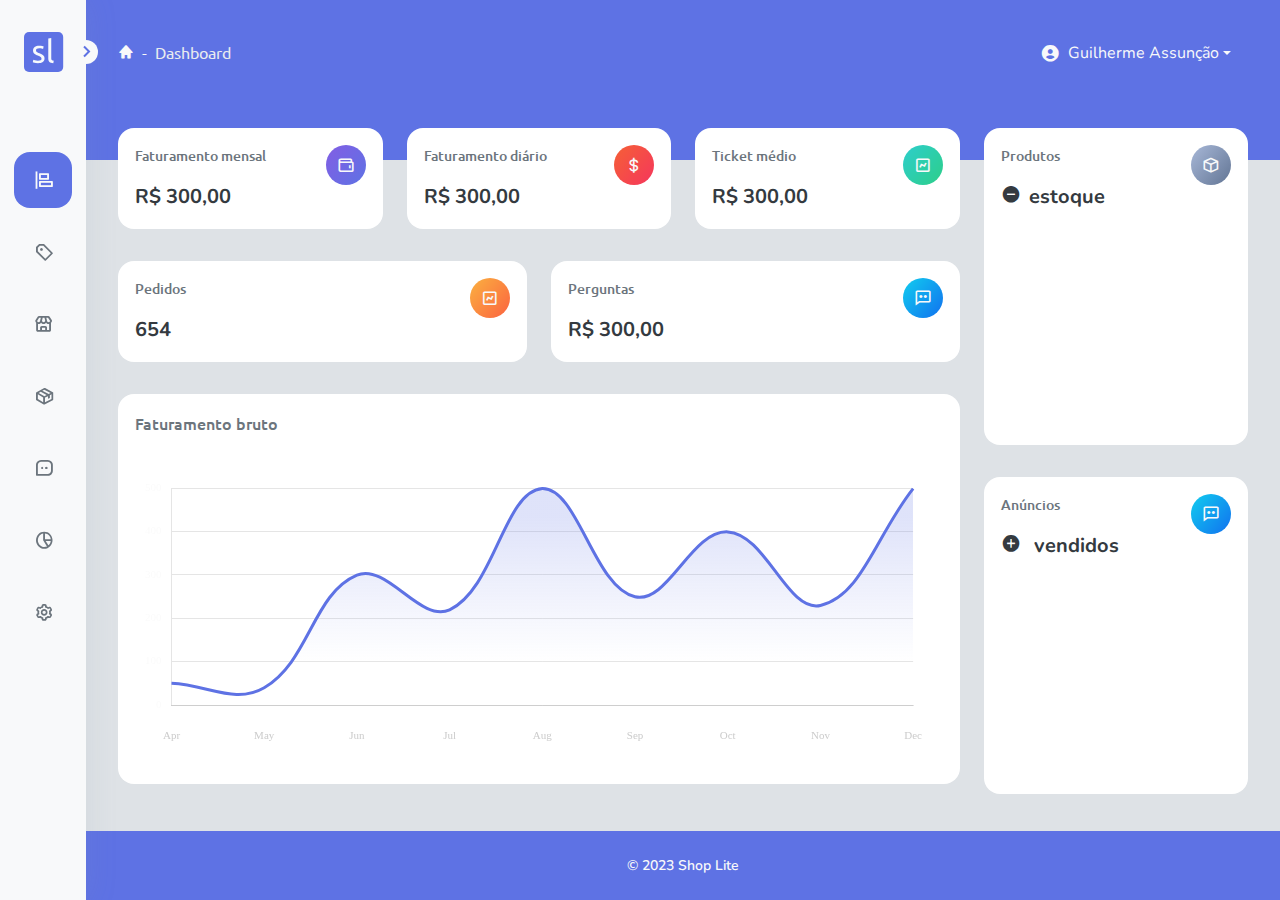
==== commit 6be0478c: "Link" ====
--- a/index.html
+++ b/index.html
@@ -74,7 +74,7 @@
                         </a>
                     </li>
                     <li class="sidenav-nav-item">
-                        <a class="sidenav-nav-link" href="/anuncios.html">
+                        <a class="sidenav-nav-link" href="./anuncios.html">
                             <i
                                 class="sidenav-nav-icon bx bx-purchase-tag-alt"
                             ></i>
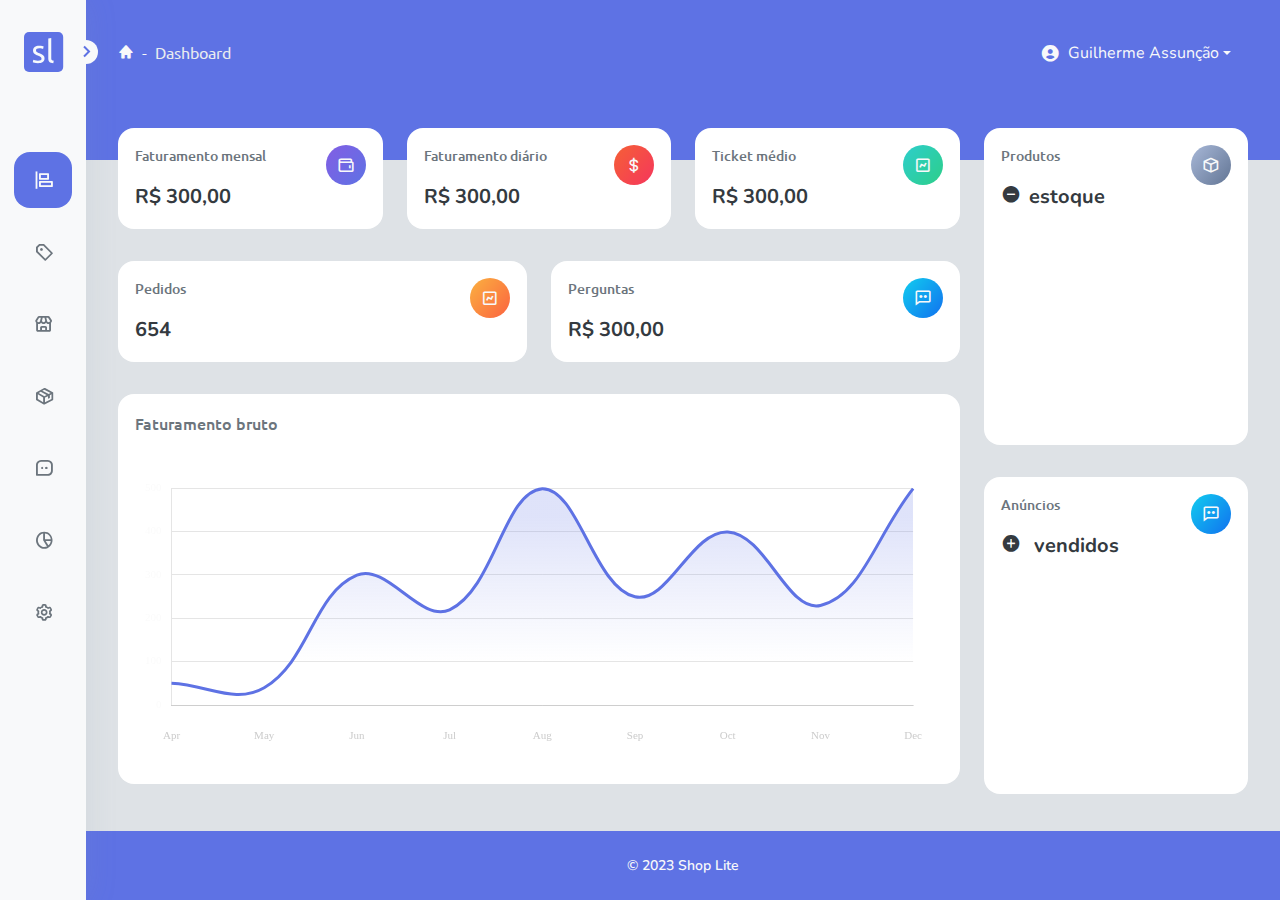
==== commit f1cc6106: "Link" ====
--- a/index.html
+++ b/index.html
@@ -74,7 +74,7 @@
                         </a>
                     </li>
                     <li class="sidenav-nav-item">
-                        <a class="sidenav-nav-link" href="./anuncios.html">
+                        <a class="sidenav-nav-link" href="./pages/anuncio/index.html">
                             <i
                                 class="sidenav-nav-icon bx bx-purchase-tag-alt"
                             ></i>
